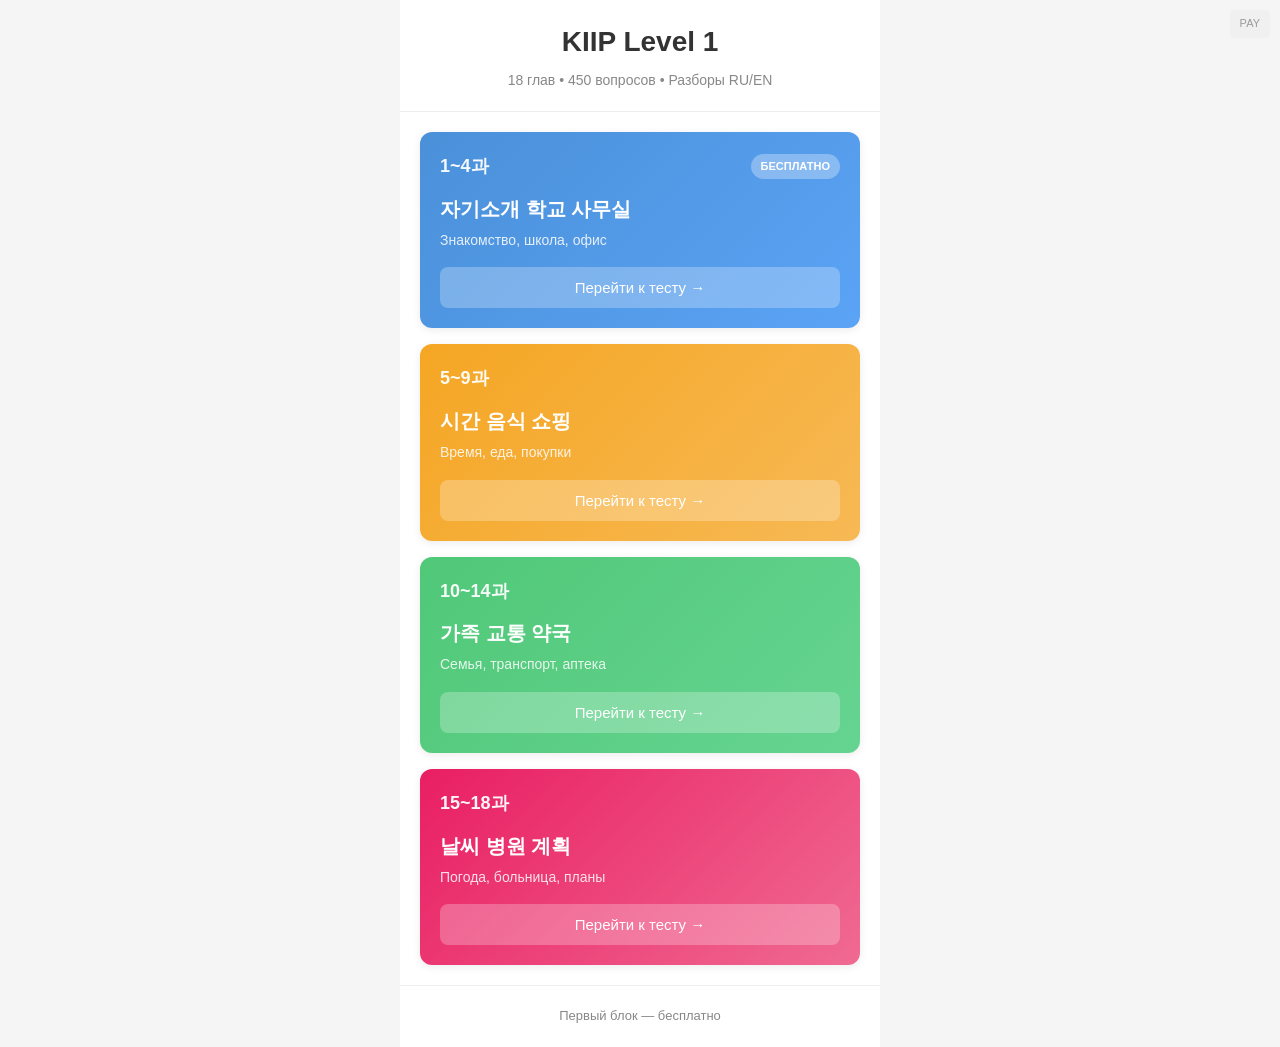
==== index.html @ b020dc07 "Move frontend to root" ====
<!DOCTYPE html>
<html lang="ru">
<head>
    <meta charset="UTF-8">
    <meta name="viewport" content="width=device-width, initial-scale=1.0">
    <title>KIIP Easy</title>
    <link rel="stylesheet" href="css/style.css">
    <link rel="manifest" href="manifest.json">
    <style>
        .test-pay-btn {
            position: fixed;
            top: 10px;
            right: 10px;
            z-index: 1000;
            background: #f0f0f0;
            border: none;
            padding: 5px 10px;
            font-size: 11px;
            color: #999;
            cursor: pointer;
            border-radius: 4px;
            text-decoration: none;
        }
        .test-pay-btn:hover {
            background: #e0e0e0;
            color: #666;
        }
    </style>
</head>
<body>
    <a href="pages/payment.html" class="test-pay-btn">PAY</a>
    <div class="container">
        <header class="header">
            <h1 class="logo">KIIP Level 1</h1>
            <p class="subtitle">18 глав • 450 вопросов • Разборы RU/EN</p>
        </header>

        <main class="blocks">
            <div class="block block-blue" onclick="openBlock(1)">
                <div class="block-header">
                    <span class="block-chapters">1~4과</span>
                    <span class="block-badge">БЕСПЛАТНО</span>
                </div>
                <h2 class="block-title">자기소개 학교 사무실</h2>
                <p class="block-subtitle">Знакомство, школа, офис</p>
                <button class="block-button">Перейти к тесту →</button>
            </div>

            <div class="block block-yellow" onclick="openBlock(2)">
                <div class="block-header">
                    <span class="block-chapters">5~9과</span>
                </div>
                <h2 class="block-title">시간 음식 쇼핑</h2>
                <p class="block-subtitle">Время, еда, покупки</p>
                <button class="block-button">Перейти к тесту →</button>
            </div>

            <div class="block block-green" onclick="openBlock(3)">
                <div class="block-header">
                    <span class="block-chapters">10~14과</span>
                </div>
                <h2 class="block-title">가족 교통 약국</h2>
                <p class="block-subtitle">Семья, транспорт, аптека</p>
                <button class="block-button">Перейти к тесту →</button>
            </div>

            <div class="block block-pink" onclick="openBlock(4)">
                <div class="block-header">
                    <span class="block-chapters">15~18과</span>
                </div>
                <h2 class="block-title">날씨 병원 계획</h2>
                <p class="block-subtitle">Погода, больница, планы</p>
                <button class="block-button">Перейти к тесту →</button>
            </div>
        </main>

        <footer class="footer">
            <p>Первый блок — бесплатно</p>
        </footer>
    </div>

    <script src="js/app.js?v=2"></script>
</body>
</html>
---- css/style.css ----
* {
    margin: 0;
    padding: 0;
    box-sizing: border-box;
}

body {
    font-family: -apple-system, BlinkMacSystemFont, 'Segoe UI', Roboto, Oxygen, Ubuntu, sans-serif;
    background: #f5f5f5;
    color: #333;
    line-height: 1.6;
}

.container {
    max-width: 480px;
    margin: 0 auto;
    min-height: 100vh;
    background: #fff;
}

/* Header */
.header {
    background: #fff;
    padding: 20px;
    text-align: center;
    border-bottom: 1px solid #eee;
}

.logo {
    font-size: 28px;
    font-weight: 700;
    color: #333;
}

.subtitle {
    font-size: 14px;
    color: #888;
    margin-top: 4px;
}

/* Blocks */
.blocks {
    padding: 20px;
    display: flex;
    flex-direction: column;
    gap: 16px;
}

.block {
    border-radius: 12px;
    padding: 20px;
    cursor: pointer;
    transition: transform 0.2s, box-shadow 0.2s;
    box-shadow: 0 2px 8px rgba(0, 0, 0, 0.08);
}

.block:hover {
    transform: translateY(-2px);
    box-shadow: 0 4px 12px rgba(0, 0, 0, 0.12);
}

.block:active {
    transform: scale(0.98);
}

/* Block colors */
.block-blue {
    background: linear-gradient(135deg, #4a90d9 0%, #5ba3f5 100%);
    color: #fff;
}

.block-yellow {
    background: linear-gradient(135deg, #f5a623 0%, #f7b955 100%);
    color: #fff;
}

.block-green {
    background: linear-gradient(135deg, #50c878 0%, #66d491 100%);
    color: #fff;
}

.block-pink {
    background: linear-gradient(135deg, #e91e63 0%, #f06a92 100%);
    color: #fff;
}

/* Block header */
.block-header {
    display: flex;
    justify-content: space-between;
    align-items: center;
    margin-bottom: 12px;
}

.block-chapters {
    font-size: 18px;
    font-weight: 600;
    opacity: 0.95;
}

.block-badge {
    background: rgba(255, 255, 255, 0.3);
    padding: 4px 10px;
    border-radius: 20px;
    font-size: 11px;
    font-weight: 600;
}

/* Block title */
.block-title {
    font-size: 20px;
    font-weight: 600;
    margin-bottom: 4px;
}

.block-subtitle {
    font-size: 14px;
    opacity: 0.85;
    margin-bottom: 16px;
}

/* Block button */
.block-button {
    background: rgba(255, 255, 255, 0.25);
    border: none;
    padding: 12px 24px;
    border-radius: 8px;
    color: #fff;
    font-size: 15px;
    font-weight: 500;
    cursor: pointer;
    width: 100%;
    transition: background 0.2s;
}

.block-button:hover {
    background: rgba(255, 255, 255, 0.35);
}

/* Footer */
.footer {
    padding: 20px;
    text-align: center;
    font-size: 13px;
    color: #888;
    border-top: 1px solid #eee;
}

/* Responsive */
@media (max-width: 360px) {
    .logo {
        font-size: 24px;
    }

    .block-title {
        font-size: 18px;
    }
}
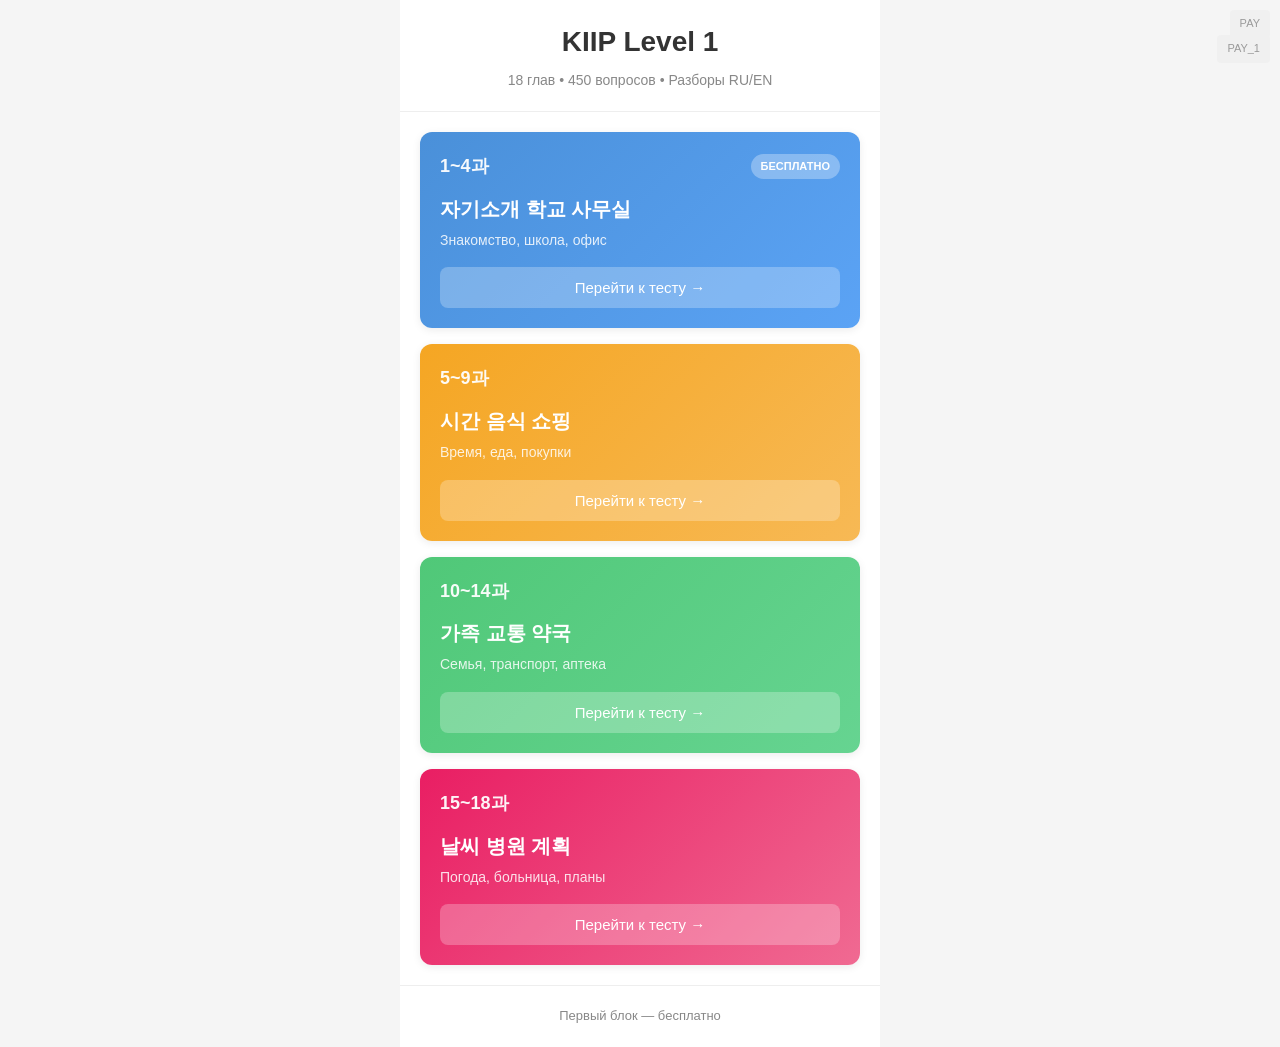
==== commit d9c79c4b: "add second payment page with bank details" ====
--- a/index.html
+++ b/index.html
@@ -29,6 +29,7 @@
 </head>
 <body>
     <a href="pages/payment.html" class="test-pay-btn">PAY</a>
+    <a href="pages/payment-with-details.html" class="test-pay-btn" style="top: 35px;">PAY_1</a>
     <div class="container">
         <header class="header">
             <h1 class="logo">KIIP Level 1</h1>
